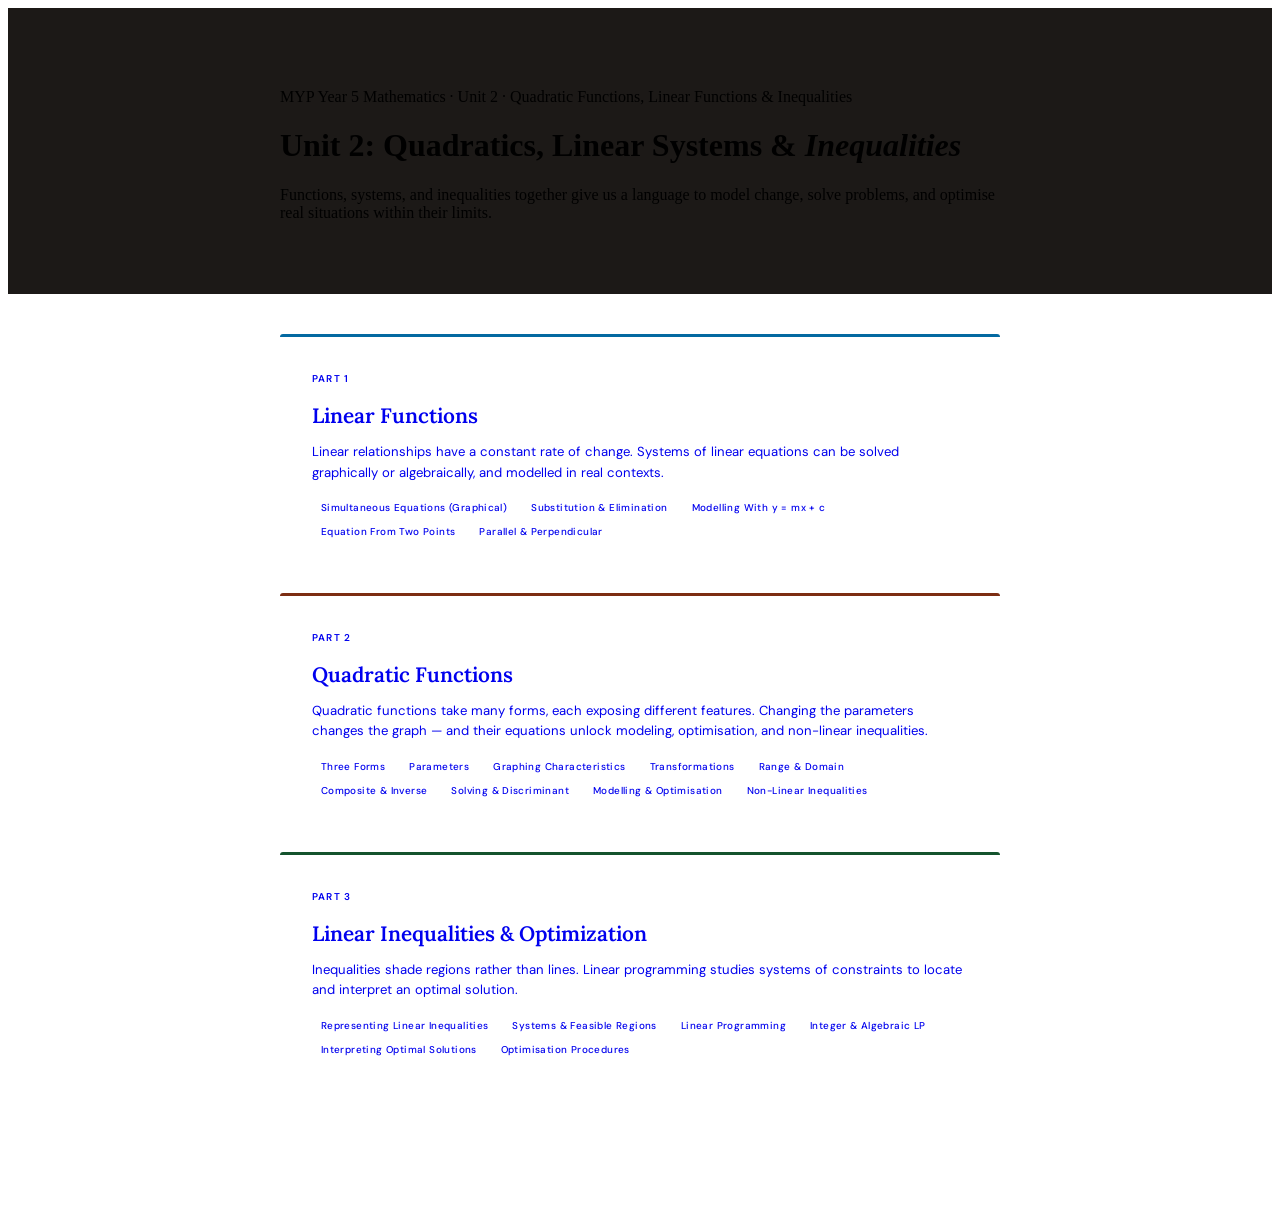
==== index.html @ 0b9f46bb "Add files via upload" ====
<!DOCTYPE html>
<html lang="en">

<head>
  <meta charset="UTF-8">
  <meta name="viewport" content="width=device-width, initial-scale=1.0">
  <title>Quadratic Functions, Linear Functions & Inequalities · MYP Year 5</title>
  <link rel="preconnect" href="https://fonts.googleapis.com">
  <link
    href="https://fonts.googleapis.com/css2?family=Lora:ital,wght@0,400;0,600;1,400&family=DM+Sans:opsz,wght@9..40,400;9..40,500;9..40,600&family=DM+Mono:wght@400;500&display=swap"
    rel="stylesheet">
  <link rel="stylesheet" href="../styles/style.css">
  <style>
    .index-hero { background: #1c1917; padding: 4rem 2rem 3.5rem; }
    .index-hero-inner { max-width: 720px; margin: 0 auto; }

    .part-list {
      max-width: 720px; margin: 2.5rem auto; padding: 0 2rem 5rem;
      display: flex; flex-direction: column; gap: 1.5rem;
    }
    .part-card {
      display: block; text-decoration: none; border: 1px solid var(--rule);
      border-radius: 3px; padding: 1.75rem 2rem 1.75rem;
      background: white; position: relative; overflow: hidden;
      transition: box-shadow 0.15s, transform 0.15s;
    }
    .part-card::before {
      content: ''; position: absolute; top: 0; left: 0; right: 0; height: 3px;
      background: var(--accent);
    }
    .part-card:hover {
      box-shadow: 0 4px 20px rgba(0,0,0,0.08); transform: translateY(-2px);
    }
    .part-number {
      font-family: 'DM Sans', sans-serif; font-size: 0.62rem; font-weight: 600;
      letter-spacing: 0.12em; text-transform: uppercase; color: var(--faint);
      margin-bottom: 0.35rem;
    }
    .part-title {
      font-family: 'Lora', serif; font-size: 1.3rem; font-weight: 600;
      color: var(--ink); line-height: 1.3; margin-bottom: 0.5rem;
    }
    .part-soi {
      font-family: 'DM Sans', sans-serif; font-size: 0.82rem; color: var(--mid);
      line-height: 1.55; margin-bottom: 1rem;
    }
    .part-topics {
      display: flex; flex-wrap: wrap; gap: 0.4rem;
    }
    .part-topic {
      font-family: 'DM Sans', sans-serif; font-size: 0.62rem; font-weight: 500;
      letter-spacing: 0.04em; color: var(--mid); background: var(--page);
      border: 1px solid var(--rule); border-radius: 2px; padding: 0.15rem 0.55rem;
    }
  </style>
</head>

<body>
  <header class="index-hero">
    <div class="index-hero-inner">
      <p class="hero-eyebrow">MYP Year 5 Mathematics · Unit 2 · Quadratic Functions, Linear Functions &amp; Inequalities</p>
      <h1 class="hero-title">Unit 2: Quadratics, Linear Systems &amp; <em>Inequalities</em></h1>
      <p class="hero-soi">Functions, systems, and inequalities together give us a language to model change, solve problems, and optimise real situations within their limits.</p>
    </div>
  </header>

  <main class="part-list">

    <a class="part-card" href="01-linear-functions.html" style="--accent: #0369a1">
      <p class="part-number">Part 1</p>
      <h2 class="part-title">Linear Functions</h2>
      <p class="part-soi">Linear relationships have a constant rate of change. Systems of linear equations can be solved graphically or algebraically, and modelled in real contexts.</p>
      <div class="part-topics">
        <span class="part-topic">Simultaneous Equations (Graphical)</span>
        <span class="part-topic">Substitution &amp; Elimination</span>
        <span class="part-topic">Modelling With y = mx + c</span>
        <span class="part-topic">Equation From Two Points</span>
        <span class="part-topic">Parallel &amp; Perpendicular</span>
      </div>
    </a>

    <a class="part-card" href="02-quadratic-functions.html" style="--accent: #7c2d12">
      <p class="part-number">Part 2</p>
      <h2 class="part-title">Quadratic Functions</h2>
      <p class="part-soi">Quadratic functions take many forms, each exposing different features. Changing the parameters changes the graph — and their equations unlock modeling, optimisation, and non-linear inequalities.</p>
      <div class="part-topics">
        <span class="part-topic">Three Forms</span>
        <span class="part-topic">Parameters</span>
        <span class="part-topic">Graphing Characteristics</span>
        <span class="part-topic">Transformations</span>
        <span class="part-topic">Range &amp; Domain</span>
        <span class="part-topic">Composite &amp; Inverse</span>
        <span class="part-topic">Solving &amp; Discriminant</span>
        <span class="part-topic">Modelling &amp; Optimisation</span>
        <span class="part-topic">Non-Linear Inequalities</span>
      </div>
    </a>

    <a class="part-card" href="03-inequalities-optimization.html" style="--accent: #14532d">
      <p class="part-number">Part 3</p>
      <h2 class="part-title">Linear Inequalities &amp; Optimization</h2>
      <p class="part-soi">Inequalities shade regions rather than lines. Linear programming studies systems of constraints to locate and interpret an optimal solution.</p>
      <div class="part-topics">
        <span class="part-topic">Representing Linear Inequalities</span>
        <span class="part-topic">Systems &amp; Feasible Regions</span>
        <span class="part-topic">Linear Programming</span>
        <span class="part-topic">Integer &amp; Algebraic LP</span>
        <span class="part-topic">Interpreting Optimal Solutions</span>
        <span class="part-topic">Optimisation Procedures</span>
      </div>
    </a>

  </main>
</body>

</html>
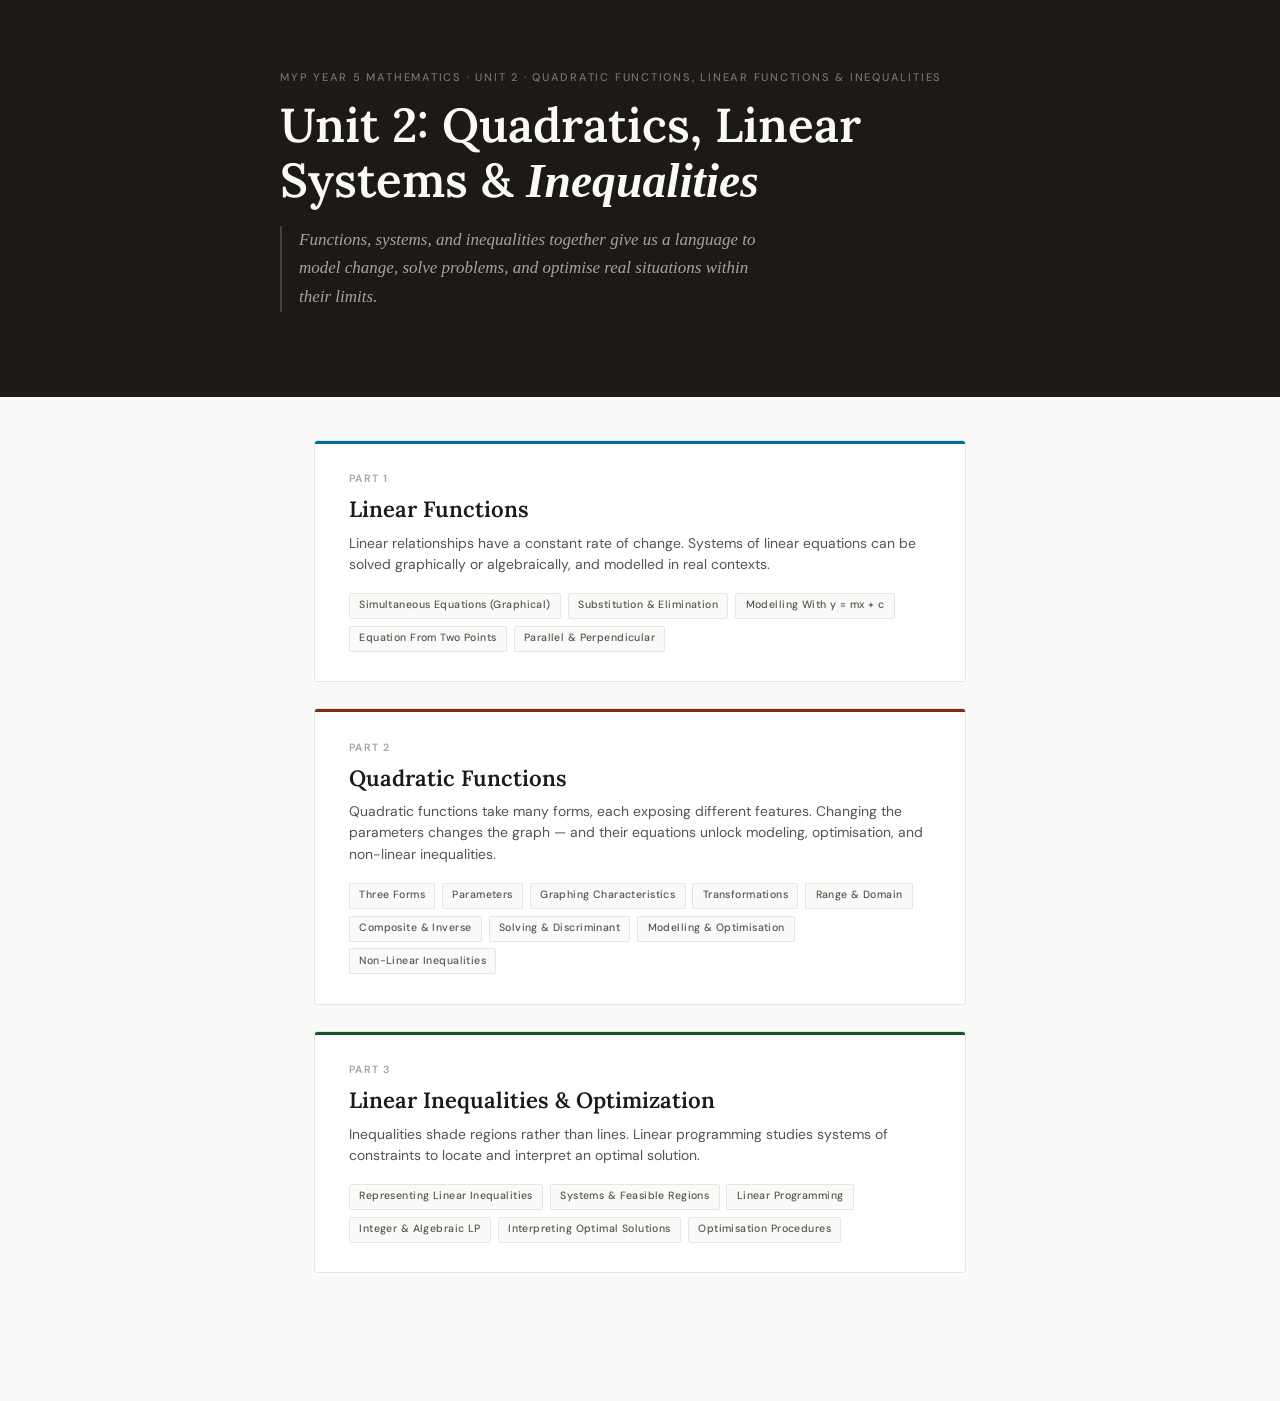
==== commit 56cb2b04: "test" ====
--- a/index.html
+++ b/index.html
@@ -9,7 +9,370 @@
   <link
     href="https://fonts.googleapis.com/css2?family=Lora:ital,wght@0,400;0,600;1,400&family=DM+Sans:opsz,wght@9..40,400;9..40,500;9..40,600&family=DM+Mono:wght@400;500&display=swap"
     rel="stylesheet">
-  <link rel="stylesheet" href="../styles/style.css">
+<style>
+/* inlined styles/style.css */
+*,
+*::before,
+*::after {
+  box-sizing: border-box;
+  margin: 0;
+  padding: 0;
+}
+
+:root {
+  --ink: #1c1917;
+  --mid: #57534e;
+  --faint: #a8a29e;
+  --page: #fafaf8;
+  --rule: #e7e5e4;
+
+  --def-stripe: #1e3a5f;
+  --def-bg: #eff6ff;
+  --def-lc: #1d4ed8;
+  --def-tc: #1e3a5f;
+  --thm-stripe: #14532d;
+  --thm-bg: #f0fdf4;
+  --thm-lc: #16a34a;
+  --thm-tc: #14532d;
+  --ex-stripe: #7c2d12;
+  --ex-bg: #fff7ed;
+  --ex-lc: #c2410c;
+  --ex-tc: #7c2d12;
+  --prf-stripe: #44403c;
+  --prf-bg: #fafaf8;
+  --prf-lc: #78716c;
+  --prf-tc: #44403c;
+  --note-stripe: #6d28d9;
+  --note-bg: #f5f3ff;
+  --note-lc: #7c3aed;
+}
+
+html { font-size: 17px; }
+body {
+  font-family: "Lora", Georgia, serif;
+  background: var(--page);
+  color: var(--ink);
+  line-height: 1.8;
+  -webkit-font-smoothing: antialiased;
+}
+
+.page {
+  max-width: 1080px;
+  margin: 0 auto;
+  padding: 0 2rem 5rem;
+}
+
+.text-with-notes {
+  display: grid;
+  grid-template-columns: 1fr 220px;
+  column-gap: 3rem;
+  align-items: start;
+}
+.text-col { min-width: 0; max-width: 68ch; }
+.note-col { min-width: 0; padding-top: 0.2rem; }
+
+@media (max-width: 900px) {
+  .text-with-notes {
+    grid-template-columns: 1fr;
+  }
+  .note-col { padding-top: 0; }
+}
+
+.hero {
+  background: #1c1917;
+  padding: 3.5rem 2rem 3rem;
+}
+.hero-inner { max-width: 1080px; margin: 0 auto; }
+
+.hero-eyebrow {
+  font-family: "DM Sans", sans-serif;
+  font-size: 0.65rem;
+  font-weight: 500;
+  letter-spacing: 0.16em;
+  text-transform: uppercase;
+  color: #78716c;
+  margin-bottom: 0.6rem;
+}
+.hero-title {
+  font-family: "Lora", serif;
+  font-size: clamp(1.8rem, 4vw, 2.8rem);
+  font-weight: 600;
+  color: #fafaf8;
+  line-height: 1.15;
+  margin-bottom: 1rem;
+}
+
+
+.hero-soi {
+  font-family: "Lora", serif;
+  font-style: italic;
+  font-size: 1rem;
+  color: #a8a29e;
+  max-width: 58ch;
+  line-height: 1.7;
+  border-left: 2px solid #44403c;
+  padding-left: 1rem;
+  margin-bottom: 1.5rem;
+}
+
+.chapter-nav {
+  border-bottom: 1px solid var(--rule);
+  background: white;
+  position: sticky;
+  top: 0;
+  z-index: 10;
+  padding: 0 2rem;
+}
+.chapter-nav-inner {
+  max-width: 1080px;
+  margin: 0 auto;
+  display: flex;
+  gap: 0;
+  overflow-x: auto;
+  scrollbar-width: none;
+  align-items: center;
+}
+.chapter-nav-inner::-webkit-scrollbar { display: none; }
+.nav-item {
+  font-family: "DM Sans", sans-serif;
+  font-size: 0.72rem;
+  font-weight: 500;
+  letter-spacing: 0.04em;
+  color: var(--faint);
+  white-space: nowrap;
+  padding: 0.75rem 1rem;
+  cursor: pointer;
+  border-bottom: 2px solid transparent;
+  text-decoration: none;
+  transition: color 0.15s, border-color 0.15s;
+}
+.nav-item:hover { color: var(--ink); }
+.nav-item.active {
+  color: var(--ink);
+  border-bottom-color: var(--ink);
+}
+.nav-divider {
+  width: 1px;
+  height: 1.2rem;
+  background: var(--rule);
+  margin: 0 0.25rem;
+  flex-shrink: 0;
+}
+
+.section-marker {
+  font-family: "DM Sans", sans-serif;
+  font-size: 0.62rem;
+  font-weight: 600;
+  letter-spacing: 0.14em;
+  text-transform: uppercase;
+  color: var(--faint);
+  margin: 3.5rem 0 0.2rem;
+  display: flex;
+  align-items: center;
+  gap: 0.75rem;
+}
+.section-marker::after {
+  content: "";
+  flex: 1;
+  height: 1px;
+  background: var(--rule);
+}
+.section-title {
+  font-family: "Lora", serif;
+  font-size: 1.45rem;
+  font-weight: 600;
+  color: var(--ink);
+  line-height: 1.3;
+  margin-bottom: 1.25rem;
+}
+
+.prose p {
+  margin-bottom: 1.1rem;
+  font-size: 1rem;
+  color: var(--ink);
+}
+.prose p:last-child { margin-bottom: 0; }
+.gap-sm { margin-top: 0.6rem; }
+
+math-box { display: block; margin: 1.75rem 0; }
+.mb-wrap {
+  display: flex;
+  border-radius: 2px;
+  overflow: hidden;
+}
+.mb-stripe { width: 3px; flex-shrink: 0; }
+.mb-body-wrap {
+  flex: 1;
+  padding: 1rem 1.25rem 1.05rem 1.1rem;
+}
+.mb-label {
+  font-family: "DM Sans", sans-serif;
+  font-size: 0.58rem;
+  font-weight: 600;
+  letter-spacing: 0.14em;
+  text-transform: uppercase;
+  margin-bottom: 0.2rem;
+}
+.mb-title {
+  font-family: "Lora", serif;
+  font-weight: 600;
+  font-size: 0.975rem;
+  margin-bottom: 0.55rem;
+  line-height: 1.35;
+}
+.mb-content {
+  font-size: 0.9375rem;
+  line-height: 1.75;
+  color: var(--ink);
+}
+.mb-content p { margin: 0.45rem 0; }
+.mb-content p:first-child { margin-top: 0; }
+.mb-content p:last-child { margin-bottom: 0; }
+
+.proof-btn {
+  font-family: "DM Sans", sans-serif;
+  font-size: 0.75rem;
+  font-weight: 500;
+  color: var(--prf-lc);
+  background: none;
+  border: none;
+  cursor: pointer;
+  display: inline-flex;
+  align-items: center;
+  gap: 0.4rem;
+  padding: 0;
+  margin-top: 0.3rem;
+  letter-spacing: 0.02em;
+}
+.proof-btn:hover { color: var(--ink); }
+.proof-btn .chevron {
+  display: inline-block;
+  transition: transform 0.2s;
+  font-size: 0.65rem;
+}
+.proof-btn.open .chevron { transform: rotate(90deg); }
+.proof-reveal {
+  display: none;
+  margin-top: 0.85rem;
+  padding-top: 0.85rem;
+  border-top: 1px solid var(--rule);
+  font-size: 0.9rem;
+  line-height: 1.75;
+}
+.proof-reveal.open { display: block; }
+.proof-reveal p { margin: 0.4rem 0; }
+.qed { text-align: right; margin-top: 0.5rem; font-size: 1rem; color: var(--mid); }
+
+side-note { display: block; }
+.sn-wrap {
+  background: var(--note-bg);
+  border-left: 3px solid var(--note-stripe);
+  padding: 0.75rem 0.9rem;
+  border-radius: 0 2px 2px 0;
+  margin-bottom: 1.25rem;
+}
+.sn-label {
+  font-family: "DM Sans", sans-serif;
+  font-size: 0.58rem;
+  font-weight: 600;
+  letter-spacing: 0.12em;
+  text-transform: uppercase;
+  color: var(--note-lc);
+  margin-bottom: 0.35rem;
+}
+.sn-text {
+  font-family: "DM Sans", sans-serif;
+  font-size: 0.8rem;
+  line-height: 1.7;
+  color: #3b0764;
+}
+.sn-text p { margin: 0.4rem 0; }
+.sn-text p:first-child { margin-top: 0; }
+.sn-text p:last-child { margin-bottom: 0; }
+
+/* Compact right-hand note column.
+   Opt in per page: <main class="page compact-notes"> */
+.compact-notes .note-col { padding-top: 0.1rem; }
+.compact-notes .sn-wrap { padding: 0.55rem 0.7rem; margin-bottom: 0.7rem; }
+.compact-notes .sn-label { font-size: 0.55rem; letter-spacing: 0.1em; margin-bottom: 0.25rem; }
+.compact-notes .sn-text { font-size: 0.76rem; line-height: 1.5; }
+.compact-notes .sn-text p { margin: 0.3rem 0; }
+
+.data-table {
+  width: 100%;
+  border-collapse: collapse;
+  font-family: "DM Mono", monospace;
+  font-size: 0.82rem;
+  margin: 0.75rem 0 0.9rem;
+}
+.data-table th {
+  background: var(--ex-stripe);
+  color: white;
+  padding: 0.45rem 0.75rem;
+  text-align: center;
+  font-family: "DM Sans", sans-serif;
+  font-size: 0.7rem;
+  font-weight: 600;
+  letter-spacing: 0.06em;
+}
+.data-table td {
+  padding: 0.35rem 0.75rem;
+  text-align: center;
+  border-bottom: 1px solid #fed7aa;
+}
+.data-table tr:nth-child(even) td { background: #fff7ed; }
+
+.cmp-table {
+  width: 100%;
+  border-collapse: collapse;
+  font-size: 0.875rem;
+  margin: 0.6rem 0;
+}
+.cmp-table th {
+  font-family: "DM Sans", sans-serif;
+  font-size: 0.7rem;
+  font-weight: 600;
+  letter-spacing: 0.05em;
+  text-align: left;
+  padding: 0.4rem 0.75rem;
+  border-bottom: 2px solid var(--thm-stripe);
+  color: var(--thm-tc);
+}
+.cmp-table th:first-child { color: var(--mid); }
+.cmp-table td {
+  padding: 0.4rem 0.75rem;
+  border-bottom: 1px solid #dcfce7;
+  vertical-align: top;
+}
+.cmp-table td:not(:first-child) { text-align: center; }
+
+.steps {
+  list-style: decimal;
+  padding-left: 1.4rem;
+  margin: 0.6rem 0 0.4rem;
+}
+.steps li {
+  margin: 0.4rem 0;
+  font-size: 0.9rem;
+  line-height: 1.7;
+  padding-left: 0.25rem;
+}
+
+.ext-badge {
+  display: inline-block;
+  font-family: "DM Sans", sans-serif;
+  font-size: 0.58rem;
+  font-weight: 600;
+  letter-spacing: 0.1em;
+  text-transform: uppercase;
+  color: #6d28d9;
+  border: 1px solid #c4b5fd;
+  border-radius: 2px;
+  padding: 0.1rem 0.45rem;
+  margin-left: 0.5rem;
+  vertical-align: middle;
+}
+</style>
   <style>
     .index-hero { background: #1c1917; padding: 4rem 2rem 3.5rem; }
     .index-hero-inner { max-width: 720px; margin: 0 auto; }
